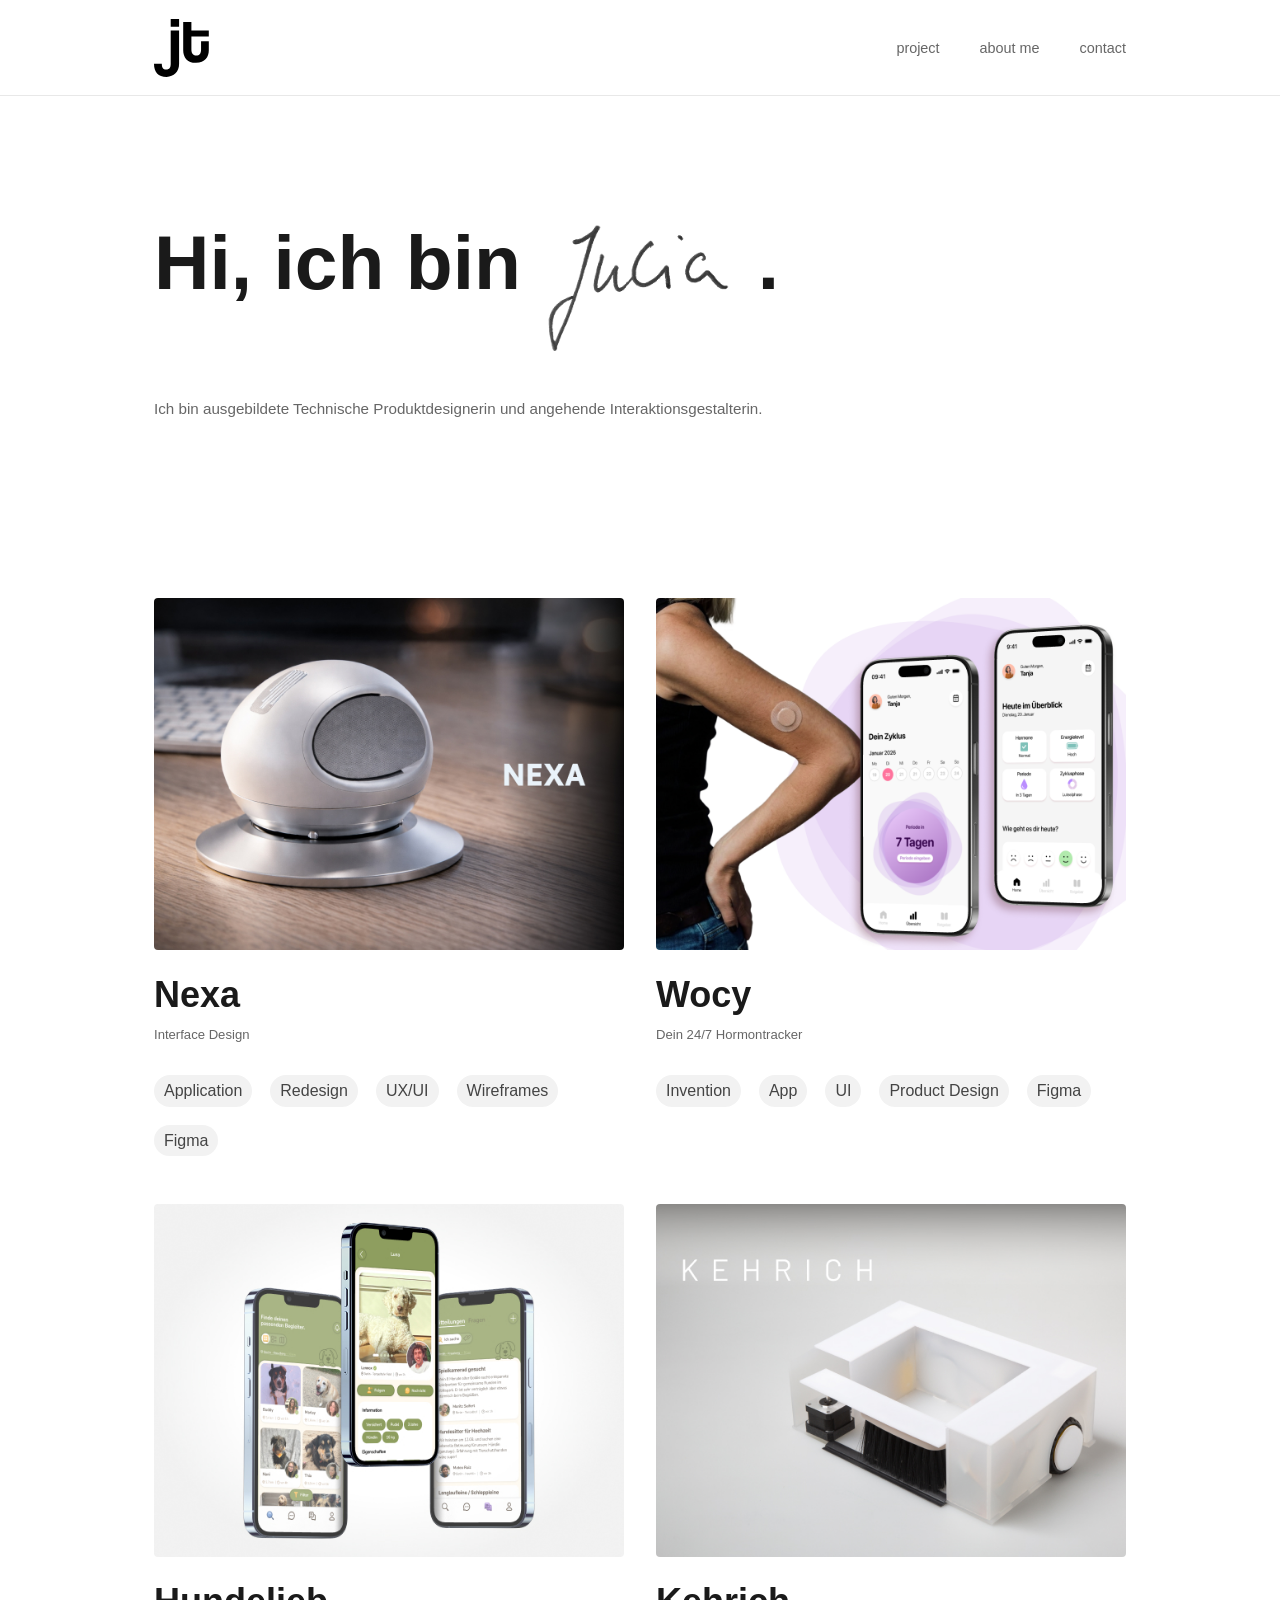
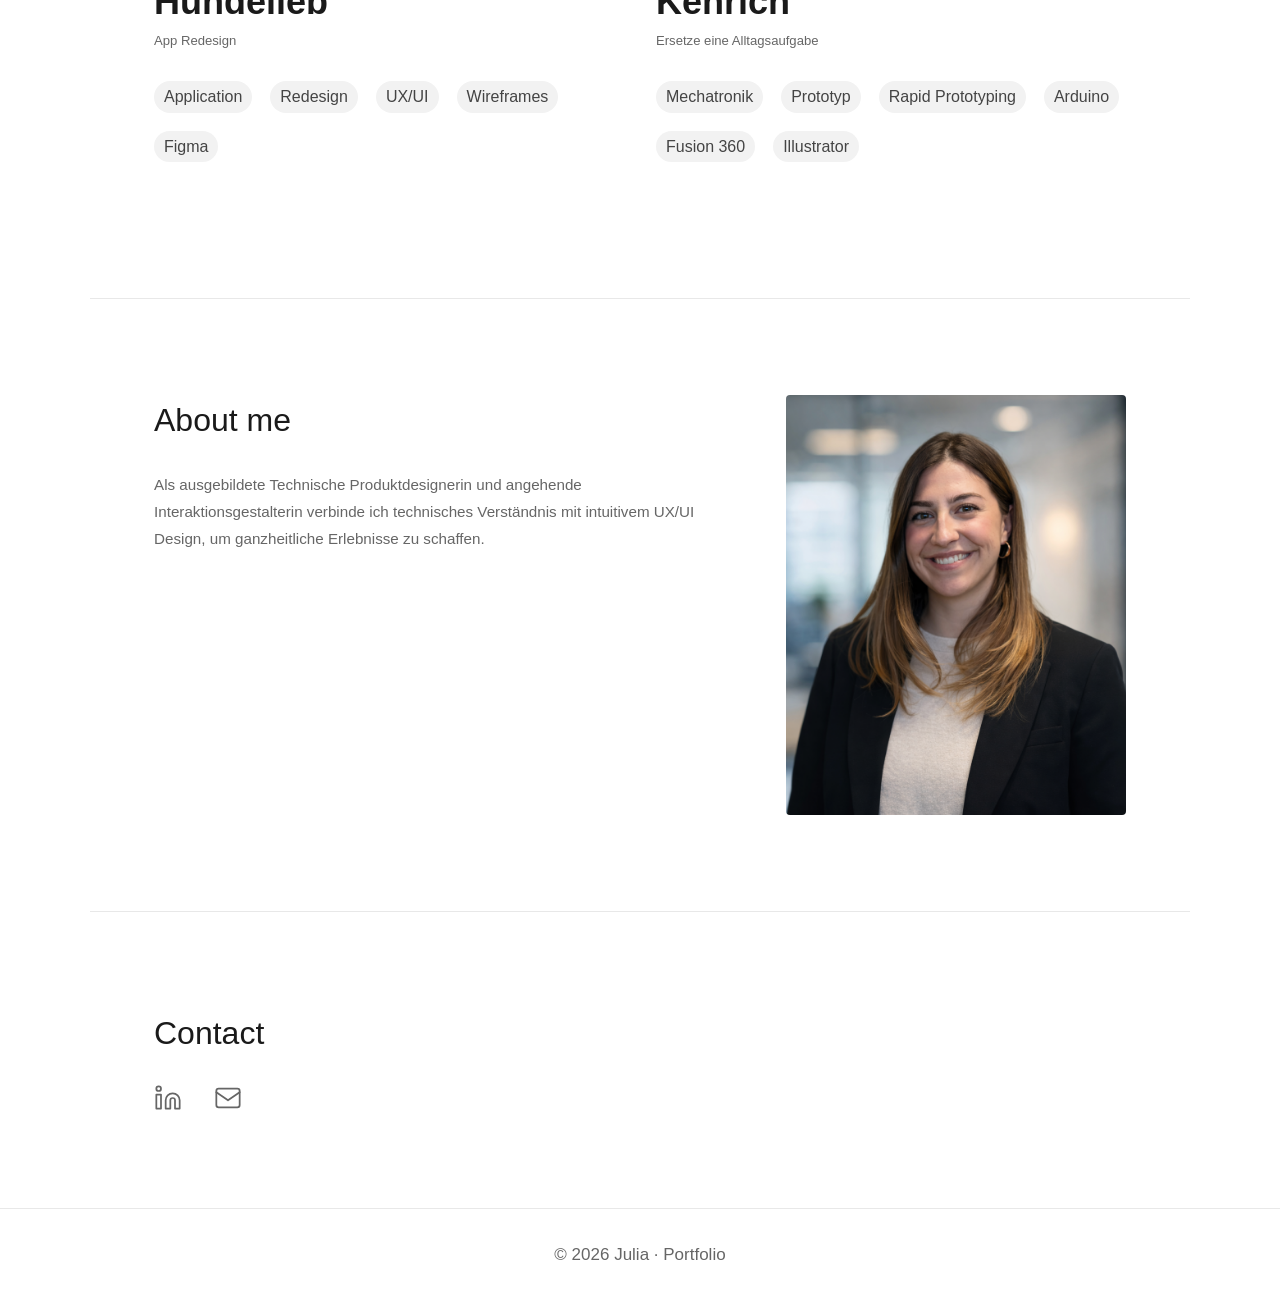
==== Mein_Portfolio/index.html @ 6487fcae "Add files via upload" ====
<!DOCTYPE html>
<html lang="de">
<head>
  <meta charset="UTF-8" />
  <meta name="viewport" content="width=device-width, initial-scale=1.0" />
  <title>Julia – Portfolio</title>
  <link rel="stylesheet" href="style.css" />
  <link rel="preconnect" href="https://fonts.googleapis.com" />
  <link rel="preconnect" href="https://fonts.gstatic.com" crossorigin />
  <link href="https://fonts.googleapis.com/css2?family=Dancing+Script:wght@600&display=swap" rel="stylesheet" />
  <!-- Scroll-Animationen -->
  <link href="https://unpkg.com/aos@2.3.1/dist/aos.css" rel="stylesheet" />
</head>
<body>

  <!-- ───────────── NAVIGATION ───────────── -->
  <nav class="nav">
    <div class="nav-inner">
      <a href="#" class="logo">
        <img src="images/jt_Logo.svg" alt="jt Logo" height="85" />
      </a>
      <ul class="nav-links">
        <li><a href="#projects">project</a></li>
        <li><a href="#about">about me</a></li>
        <li><a href="#contact">contact</a></li>
      </ul>
      <!-- Hamburger für Mobile -->
      <button class="hamburger" id="hamburger" aria-label="Menü öffnen">
        <span></span><span></span><span></span>
      </button>
    </div>
  </nav>

  <!-- ───────────── HERO ───────────── -->
  <section class="hero">
    <div class="hero-content" data-aos="fade-up" data-aos-duration="800">

      <!-- Zeile: Heading + Foto nebeneinander -->
      <div class="hero-top">
        <h1>Hi, ich bin <img src="images/Unterschrift_julia.png" alt="Julia" class="handwriting-img" /> .</h1>
        <div class="hero-photo" data-aos="fade-left" data-aos-duration="800" data-aos-delay="150">
        </div>
      </div>

      <!-- Beschreibungstext darunter -->
      <p class="hero-desc">Ich bin ausgebildete Technische Produktdesignerin und angehende Interaktionsgestalterin.</p>

    </div>
  </section>

  <!-- ───────────── PROJEKTE ───────────── -->
  <section class="projects" id="projects">
    <div class="projects-grid">

      <!-- Projekt 1: Nexa -->
      <a href="nexa.html" class="project-card" data-aos="fade-up" data-aos-duration="600">
        <div class="project-image">
          <!-- Ersetze mit deinem Projektbild -->
          <img src="images/Thumbnail Nexa.jpg" alt="Nexa" />
        </div>
        <div class="project-info">
          <h2>Nexa</h2>
          <p class="project-sub">Interface Design</p>
          <div class="tags">
            <span class="tag">Application</span>
            <span class="tag">Redesign</span>
            <span class="tag">UX/UI</span>
            <span class="tag">Wireframes</span>
            <span class="tag">Figma</span>
          </div>
        </div>
      </a>

      <!-- Projekt 2: Wocy -->
      <a href="wocy.html" class="project-card" data-aos="fade-up" data-aos-duration="600" data-aos-delay="100">
        <div class="project-image">
          <img src="images/Thumbnail Wocy.png" alt="Wocy" />
        </div>
        <div class="project-info">
          <h2>Wocy</h2>
          <p class="project-sub">Dein 24/7 Hormontracker</p>
          <div class="tags">
            <span class="tag">Invention</span>
            <span class="tag">App</span>
            <span class="tag">UI</span>
            <span class="tag">Product Design</span>
            <span class="tag">Figma</span>
          </div>
        </div>
      </a>

      <!-- Projekt 3: Hundelieb -->
      <a href="hundelieb.html" class="project-card" data-aos="fade-up" data-aos-duration="600" data-aos-delay="150">
        <div class="project-image">
          <img src="images/Thumbnail Hundelieb.jpg" alt="Hundelieb" />
        </div>
        <div class="project-info">
          <h2>Hundelieb</h2>
          <p class="project-sub">App Redesign</p>
          <div class="tags">
            <span class="tag">Application</span>
            <span class="tag">Redesign</span>
            <span class="tag">UX/UI</span>
            <span class="tag">Wireframes</span>
            <span class="tag">Figma</span>
          </div>
        </div>
      </a>

      <!-- Projekt 4: Kehrich -->
      <a href="kehrich.html" class="project-card" data-aos="fade-up" data-aos-duration="600" data-aos-delay="200">
        <div class="project-image">
          <img src="images/Thumbnail Kehrich.jpg" alt="Kehrich" />
        </div>
        <div class="project-info">
          <h2>Kehrich</h2>
          <p class="project-sub">Ersetze eine Alltagsaufgabe</p>
          <div class="tags">
            <span class="tag">Mechatronik</span>
            <span class="tag">Prototyp</span>
            <span class="tag">Rapid Prototyping</span>
            <span class="tag">Arduino</span>
            <span class="tag">Fusion 360</span>
            <span class="tag">Illustrator</span>
          </div>
        </div>
      </a>

    </div>
  </section>

  <!-- ───────────── ABOUT ───────────── -->
  <section class="about" id="about">
    <div class="about-inner">
      <div class="about-text" data-aos="fade-up">
        <h2>About me</h2>
        <p>
          Als ausgebildete Technische Produktdesignerin und angehende Interaktionsgestalterin verbinde ich technisches Verständnis mit intuitivem UX/UI Design, um ganzheitliche Erlebnisse zu schaffen.
        </p>
      </div>
      <div class="about-photo" data-aos="fade-left" data-aos-delay="150">
        <img src="images/julia.png" alt="Julia" />
      </div>
    </div>
  </section>

  <!-- ───────────── CONTACT ───────────── -->
  <section class="contact" id="contact">
    <h2 data-aos="fade-up">Contact</h2>
    <div class="contact-icons" data-aos="fade-up" data-aos-delay="100">

      <a href="https://www.linkedin.com/in/julia-tischler-3a8581356/" target="_blank" rel="noopener" class="contact-icon" aria-label="LinkedIn">
        <svg width="28" height="28" viewBox="0 0 24 24" fill="none" xmlns="http://www.w3.org/2000/svg">
          <path d="M16 8a6 6 0 0 1 6 6v7h-4v-7a2 2 0 0 0-2-2 2 2 0 0 0-2 2v7h-4v-7a6 6 0 0 1 6-6z" stroke="currentColor" stroke-width="1.5" stroke-linecap="round" stroke-linejoin="round"/>
          <rect x="2" y="9" width="4" height="12" stroke="currentColor" stroke-width="1.5" stroke-linecap="round" stroke-linejoin="round"/>
          <circle cx="4" cy="4" r="2" stroke="currentColor" stroke-width="1.5"/>
        </svg>
        <!-- <span>LinkedIn</span> -->
      </a>

      <button class="contact-icon" id="copy-mail" aria-label="E-Mail kopieren">
        <svg width="28" height="28" viewBox="0 0 24 24" fill="none" xmlns="http://www.w3.org/2000/svg">
          <rect x="2" y="4" width="20" height="16" rx="2" stroke="currentColor" stroke-width="1.5" stroke-linecap="round" stroke-linejoin="round"/>
          <path d="M2 7l10 7 10-7" stroke="currentColor" stroke-width="1.5" stroke-linecap="round" stroke-linejoin="round"/>
        </svg>
        <!-- <span id="copy-label">juliatischler02@gmx.de</span> -->
      </button>

    </div>
  </section>

  <!-- ───────────── FOOTER ───────────── -->
  <footer class="footer">
    <p>&copy; 2026 Julia · Portfolio</p>
  </footer>

  <!-- AOS Scroll-Animationen -->
  <script src="https://unpkg.com/aos@2.3.1/dist/aos.js"></script>
  <script>
    AOS.init({ once: true });

    // E-Mail kopieren
    document.getElementById('copy-mail').addEventListener('click', () => {
      navigator.clipboard.writeText('juliatischler02@gmx.de').then(() => {
        const label = document.getElementById('copy-label');
        label.textContent = 'Kopiert!';
        setTimeout(() => label.textContent = 'juliatischler02@gmx.de', 2000);
      });
    });

    // Hamburger Menü
    const hamburger = document.getElementById('hamburger');
    const navLinks = document.querySelector('.nav-links');
    hamburger.addEventListener('click', () => {
      navLinks.classList.toggle('open');
      hamburger.classList.toggle('active');
    });
  </script>

</body>
</html>
---- Mein_Portfolio/style.css ----
/* ─────────────────────────────────────────
   FONTS
───────────────────────────────────────── */
@font-face {
  font-family: 'Coolvetica';
  src: url('fonts/coolvetica.woff2') format('woff2');
  font-weight: normal;
  font-style: normal;
}

/* ─────────────────────────────────────────
   RESET & GRUNDLAGEN
───────────────────────────────────────── */
*, *::before, *::after {
  box-sizing: border-box;
  margin: 0;
  padding: 0;
}

:root {
  --color-bg: #ffffff;
  --color-text: #1a1a1a;
  --color-text-muted: #666666;
  --color-border: #e8e8e8;
  --color-tag-bg: #f2f2f2;
  --color-tag-text: #444444;
  --font-main: 'Helvetica Neue', Helvetica, Arial, sans-serif;
  --font-heading: 'Coolvetica', sans-serif;
  --font-handwriting: 'Dancing Script', cursive;
  --max-width: 1100px;
  --nav-height: 96px;
}

h1, h2, h3, h4, h5, h6 {
  font-family: var(--font-heading);
}

h1 { font-size: 64px; }
h2 { font-size: 36px; }
h3 { font-size: 30px; }

p {
  font-size: 17px;
  font-family: var(--font-main);
}

html {
  scroll-behavior: smooth;
}

body {
  font-family: var(--font-main);
  background: var(--color-bg);
  color: var(--color-text);
  line-height: 1.6;
  font-size: 16px;
}

img {
  display: block;
  width: 100%;
  height: 100%;
  object-fit: cover;
}

a {
  color: inherit;
  text-decoration: none;
}

/* ─────────────────────────────────────────
   NAVIGATION
───────────────────────────────────────── */
.nav {
  position: fixed;
  top: 0;
  left: 0;
  right: 0;
  z-index: 100;
  height: var(--nav-height);
  background: rgba(255, 255, 255, 0.92);
  backdrop-filter: blur(8px);
  border-bottom: 1px solid var(--color-border);
}

.nav-inner {
  max-width: var(--max-width);
  margin: 0 auto;
  height: 100%;
  display: flex;
  align-items: center;
  justify-content: space-between;
  padding: 1rem 5%;
}

.logo {
  font-weight: 500;
  font-size: 1.2rem;
  letter-spacing: 0.05em;
  color: var(--color-text);
}

.nav-links {
  display: flex;
  gap: 2.5rem;
  list-style: none;
}

.nav-links a {
  font-size: 0.9rem;
  color: var(--color-text-muted);
  transition: color 0.2s;
}

.nav-links a:hover {
  color: var(--color-text);
}

/* Hamburger (Mobile) */
.hamburger {
  display: none;
  flex-direction: column;
  gap: 5px;
  background: none;
  border: none;
  cursor: pointer;
  padding: 4px;
}

.hamburger span {
  display: block;
  width: 22px;
  height: 1.5px;
  background: var(--color-text);
  transition: all 0.3s;
}

.hamburger.active span:nth-child(1) { transform: translateY(6.5px) rotate(45deg); }
.hamburger.active span:nth-child(2) { opacity: 0; }
.hamburger.active span:nth-child(3) { transform: translateY(-6.5px) rotate(-45deg); }

/* ─────────────────────────────────────────
   HERO SECTION
───────────────────────────────────────── */
.hero {
  max-width: var(--max-width);
  margin: 0 auto;
  padding: calc(var(--nav-height) + 8rem) 5% 7rem;
}

.hero-top {
  display: flex;
  align-items: center;
  justify-content: space-between;
  gap: 2rem;
  margin-bottom: 2.5rem;
}

.hero-top h1 {
  font-size: clamp(3rem, 6vw, 5.5rem);
  font-weight: 900;
  line-height: 1;
  color: var(--color-text);
  white-space: nowrap;
}

.handwriting-img {
  display: inline-block;
  height: 1.7em;
  width: auto;
  vertical-align: top;
  margin: 0 4px;
  filter: saturate(0);
}



.hero-desc {
  font-size: 0.95rem;
  color: var(--color-text-muted);
  line-height: 1.8;
  max-width: 620px;
}

/* ─────────────────────────────────────────
   PROJEKTE
───────────────────────────────────────── */
.projects {
  max-width: var(--max-width);
  margin: 0 auto;
  padding: 4rem 5% 8rem;
}

.projects-grid {
  display: grid;
  grid-template-columns: 1fr 1fr;
  gap: 2.5rem 2rem;
}

.project-card {
  cursor: pointer;
}

.project-image {
  position: relative;
  aspect-ratio: 4 / 3;
  overflow: hidden;
  border-radius: 4px;
  background: var(--color-border);
}

.project-image img {
  width: 100%;
  height: 100%;
  object-fit: cover;
  display: block;
  transition: transform 0.5s ease;
}

.project-card:hover .project-image img {
  transform: scale(1.04);
}

.project-overlay {
  position: absolute;
  bottom: 1rem;
  right: 1rem;
  font-size: 0.75rem;
  font-weight: 500;
  letter-spacing: 0.12em;
  color: #ffffff;
  background: rgba(0, 0, 0, 0.35);
  padding: 4px 10px;
  border-radius: 2px;
}

.project-info {
  padding: 1rem 0 0.5rem;
}

.project-info h3 {
  font-size: 1rem;
  font-weight: 500;
  margin-bottom: 2px;
}

.project-sub {
  font-size: 0.82rem;
  color: var(--color-text-muted);
  margin-bottom: 0.6rem;
}

.tags {
  display: flex;
  flex-wrap: wrap;
  gap: 18px;
  margin-top: 30px;
}

.tag {
  font-size: 16px;
  background: var(--color-tag-bg);
  color: var(--color-tag-text);
  padding: 3px 10px;
  border-radius: 20px;
}

/* ─────────────────────────────────────────
   ABOUT
───────────────────────────────────────── */
.about {
  max-width: var(--max-width);
  margin: 0 auto;
  padding: 6rem 5%;
  border-top: 1px solid var(--color-border);
}

.about-inner {
  display: flex;
  align-items: flex-start;
  gap: 4rem;
}

.about-text {
  flex: 1;
}

.about-photo {
  flex: 0 0 340px;
}

.about-photo img {
  width: 100%;
  height: 420px;
  object-fit: cover;
  border-radius: 4px;
}

.about h2 {
  font-size: 2rem;
  font-weight: 300;
  margin-bottom: 1.5rem;
}

.about p {
  font-size: 0.95rem;
  color: var(--color-text-muted);
  max-width: 600px;
  line-height: 1.8;
}

/* ─────────────────────────────────────────
   CONTACT
───────────────────────────────────────── */
.contact {
  max-width: var(--max-width);
  margin: 0 auto;
  padding: 6rem 5%;
  border-top: 1px solid var(--color-border);
}

.contact h2 {
  font-size: 2rem;
  font-weight: 300;
  margin-bottom: 1.5rem;
}

.contact-icons {
  display: flex;
  gap: 2rem;
}

.contact-icon {
  display: flex;
  align-items: center;
  gap: 0.6rem;
  font-size: 0.95rem;
  color: var(--color-text-muted);
  background: none;
  border: none;
  cursor: pointer;
  font-family: var(--font-main);
  padding: 0;
  transition: color 0.2s;
}

.contact-icon:hover {
  color: var(--color-text);
}

/* ─────────────────────────────────────────
   FOOTER
───────────────────────────────────────── */
.footer {
  border-top: 1px solid var(--color-border);
  padding: 2rem 5%;
  text-align: center;
  font-size: 0.8rem;
  color: var(--color-text-muted);
}

/* ─────────────────────────────────────────
   RESPONSIVE – MOBILE
───────────────────────────────────────── */
@media (max-width: 768px) {
  .nav-links {
    display: none;
    position: fixed;
    top: var(--nav-height);
    left: 0;
    right: 0;
    background: white;
    flex-direction: column;
    align-items: center;
    gap: 0;
    border-bottom: 1px solid var(--color-border);
    padding: 1rem 0;
  }

  .nav-links.open {
    display: flex;
  }

  .nav-links li {
    width: 100%;
    text-align: center;
    padding: 0.75rem 0;
    border-bottom: 1px solid var(--color-border);
  }

  .hamburger {
    display: flex;
  }

  .hero {
    padding-top: calc(var(--nav-height) + 3rem);
  }

  .hero-top {
    flex-direction: column-reverse;
    align-items: flex-start;
    gap: 1.5rem;
  }

  .hero-top h1 {
    white-space: normal;
    font-size: clamp(2.5rem, 10vw, 3.5rem);
  }

  .hero-photo {
    width: 160px;
    height: 160px;
    align-self: flex-end;
  }

  .projects-grid {
    grid-template-columns: 1fr;
  }
}
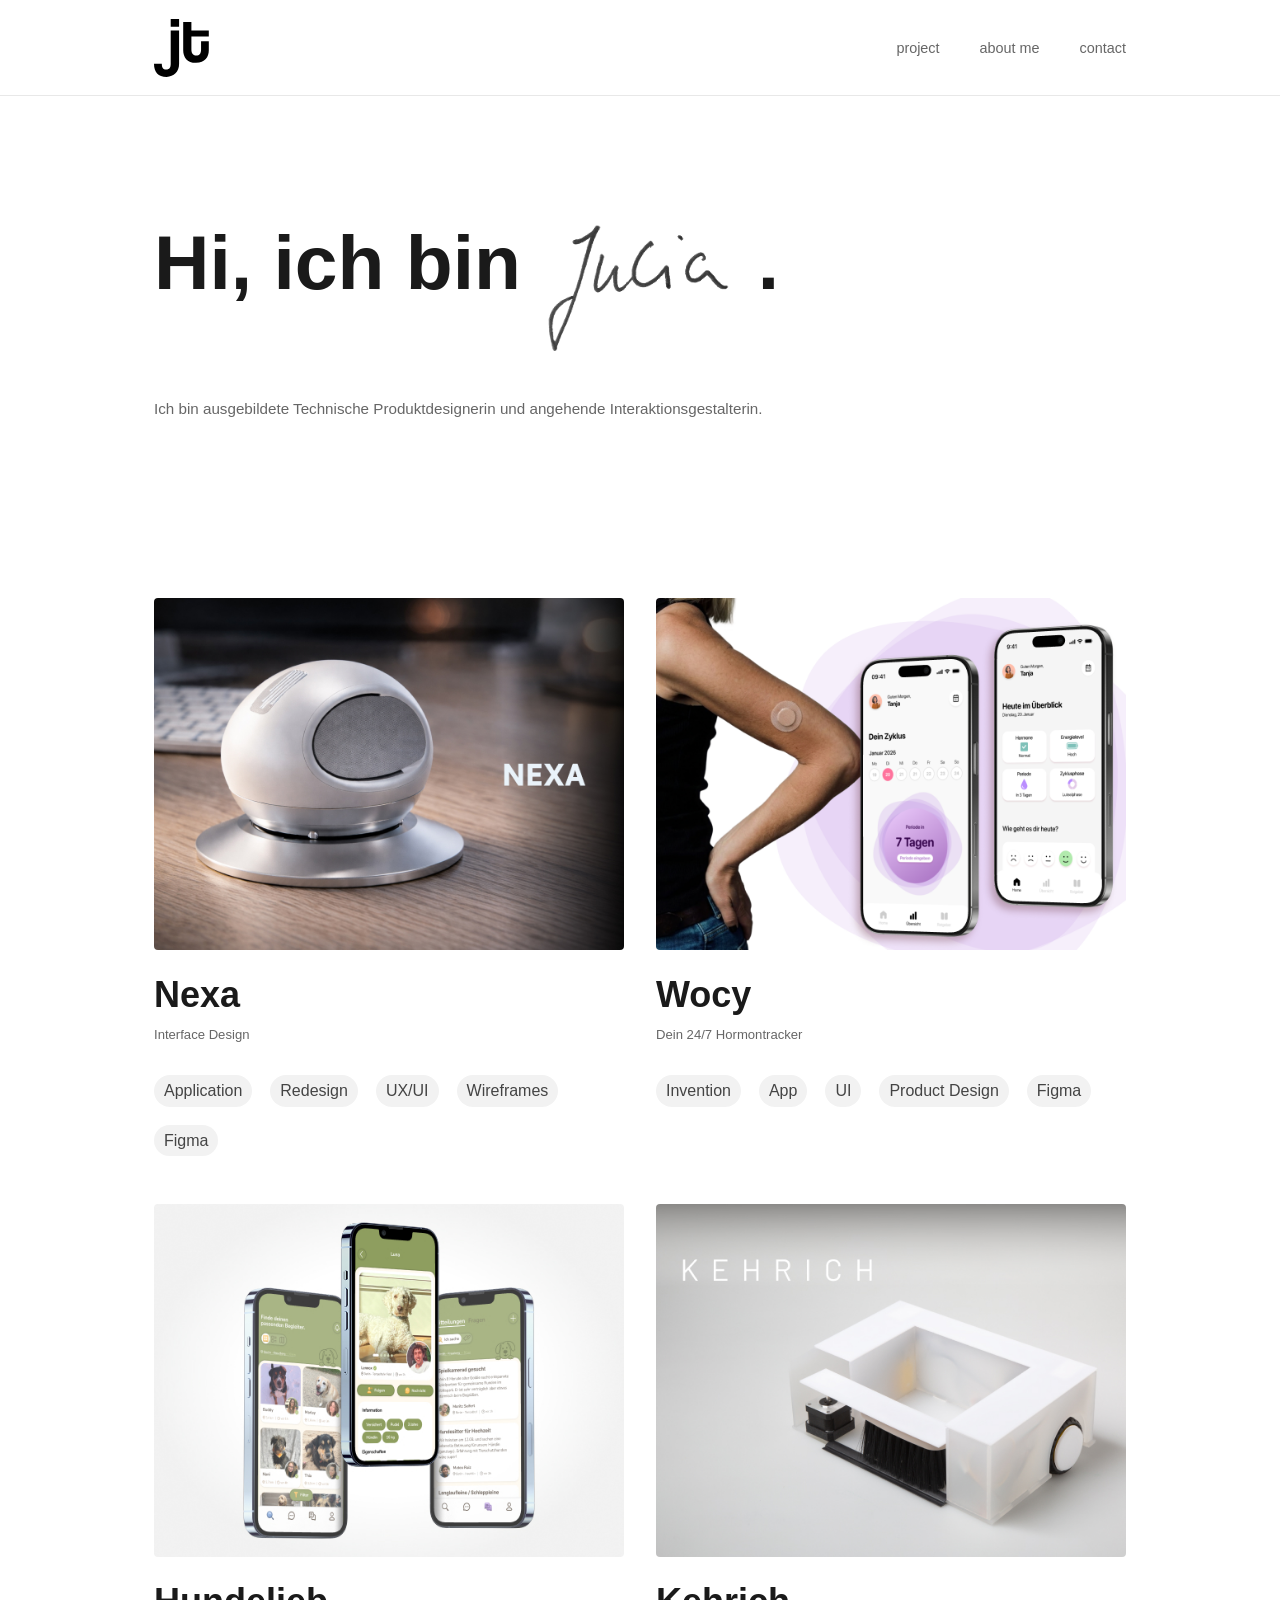
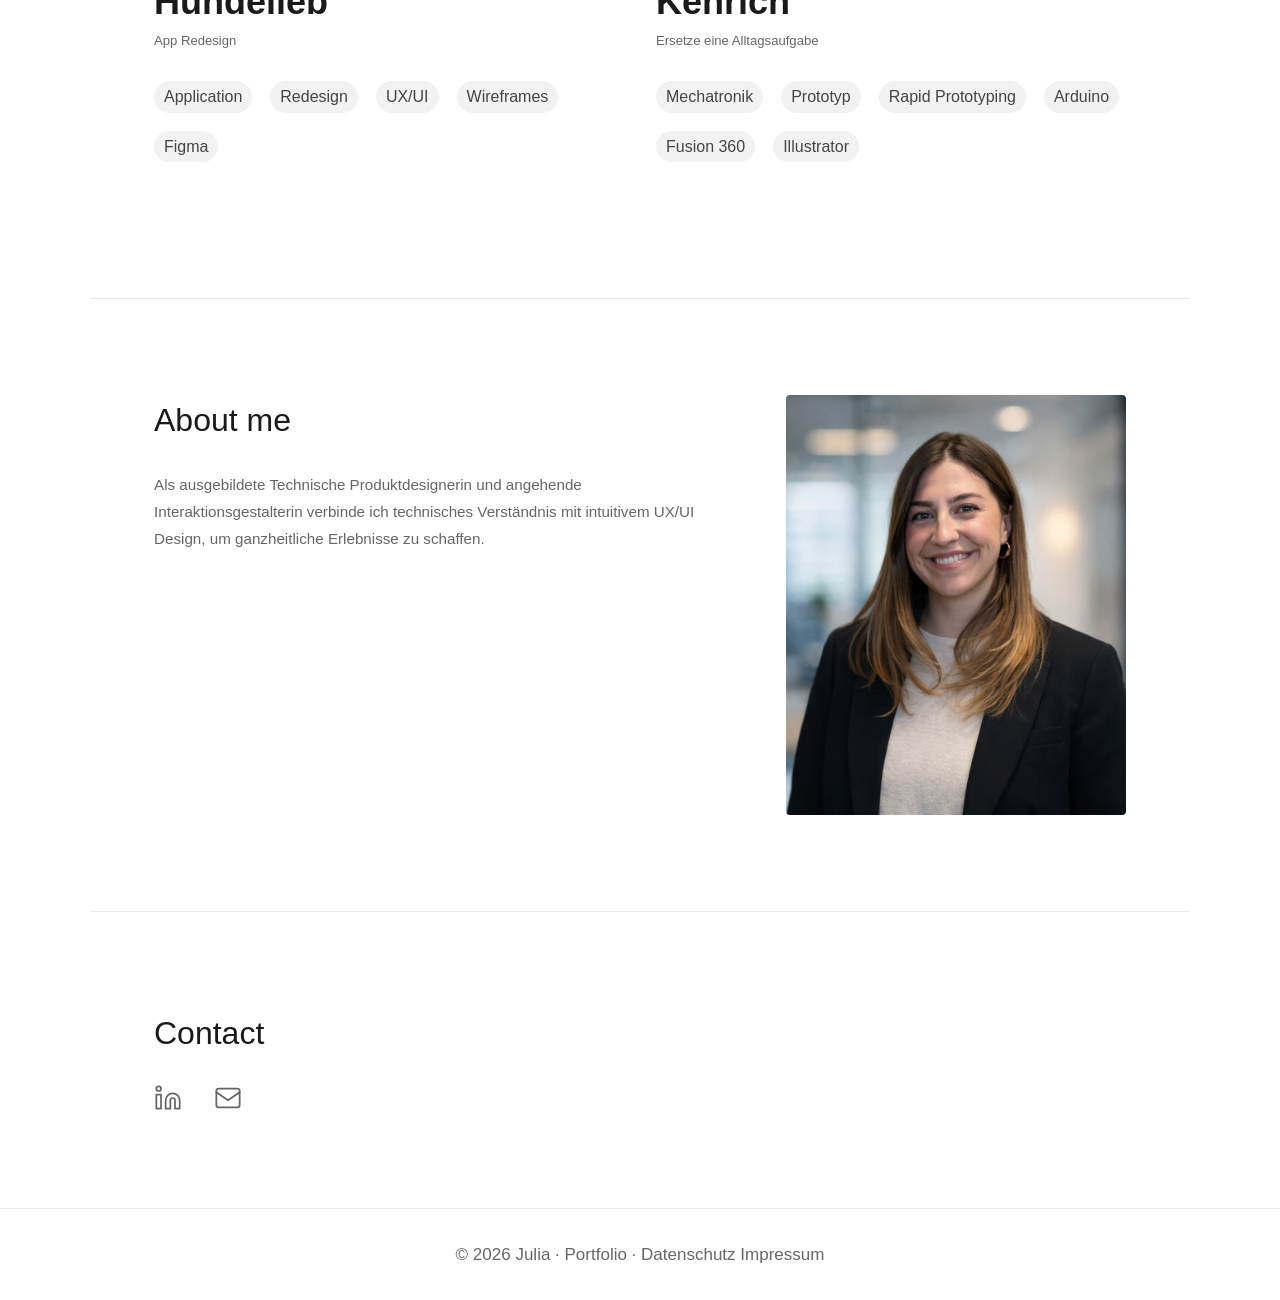
==== commit 9b879ad3: "Update email copy functionality and footer content" ====
--- a/Mein_Portfolio/index.html
+++ b/Mein_Portfolio/index.html
@@ -163,15 +163,15 @@
           <rect x="2" y="4" width="20" height="16" rx="2" stroke="currentColor" stroke-width="1.5" stroke-linecap="round" stroke-linejoin="round"/>
           <path d="M2 7l10 7 10-7" stroke="currentColor" stroke-width="1.5" stroke-linecap="round" stroke-linejoin="round"/>
         </svg>
-        <!-- <span id="copy-label">juliatischler02@gmx.de</span> -->
       </button>
+      <span id="copy-label" style="font-size:0.85rem; color:var(--color-text-muted); opacity:0; transition:opacity 0.2s;">E-Mail kopiert!</span>
 
     </div>
   </section>
 
   <!-- ───────────── FOOTER ───────────── -->
   <footer class="footer">
-    <p>&copy; 2026 Julia · Portfolio</p>
+    <p>&copy; 2026 Julia · Portfolio · <a href="datenschutz.html" style="color: var(--color-text-muted);">Datenschutz Impressum</a></p>
   </footer>
 
   <!-- AOS Scroll-Animationen -->
@@ -181,11 +181,23 @@
 
     // E-Mail kopieren
     document.getElementById('copy-mail').addEventListener('click', () => {
-      navigator.clipboard.writeText('juliatischler02@gmx.de').then(() => {
-        const label = document.getElementById('copy-label');
-        label.textContent = 'Kopiert!';
-        setTimeout(() => label.textContent = 'juliatischler02@gmx.de', 2000);
-      });
+      const email = 'juliatischler02@gmx.de';
+      const label = document.getElementById('copy-label');
+      const show = () => {
+        label.style.opacity = '1';
+        setTimeout(() => { label.style.opacity = '0'; }, 2000);
+      };
+      if (navigator.clipboard) {
+        navigator.clipboard.writeText(email).then(show);
+      } else {
+        const el = document.createElement('textarea');
+        el.value = email;
+        document.body.appendChild(el);
+        el.select();
+        document.execCommand('copy');
+        document.body.removeChild(el);
+        show();
+      }
     });
 
     // Hamburger Menü
@@ -198,4 +210,4 @@
   </script>
 
 </body>
-</html>+</html>
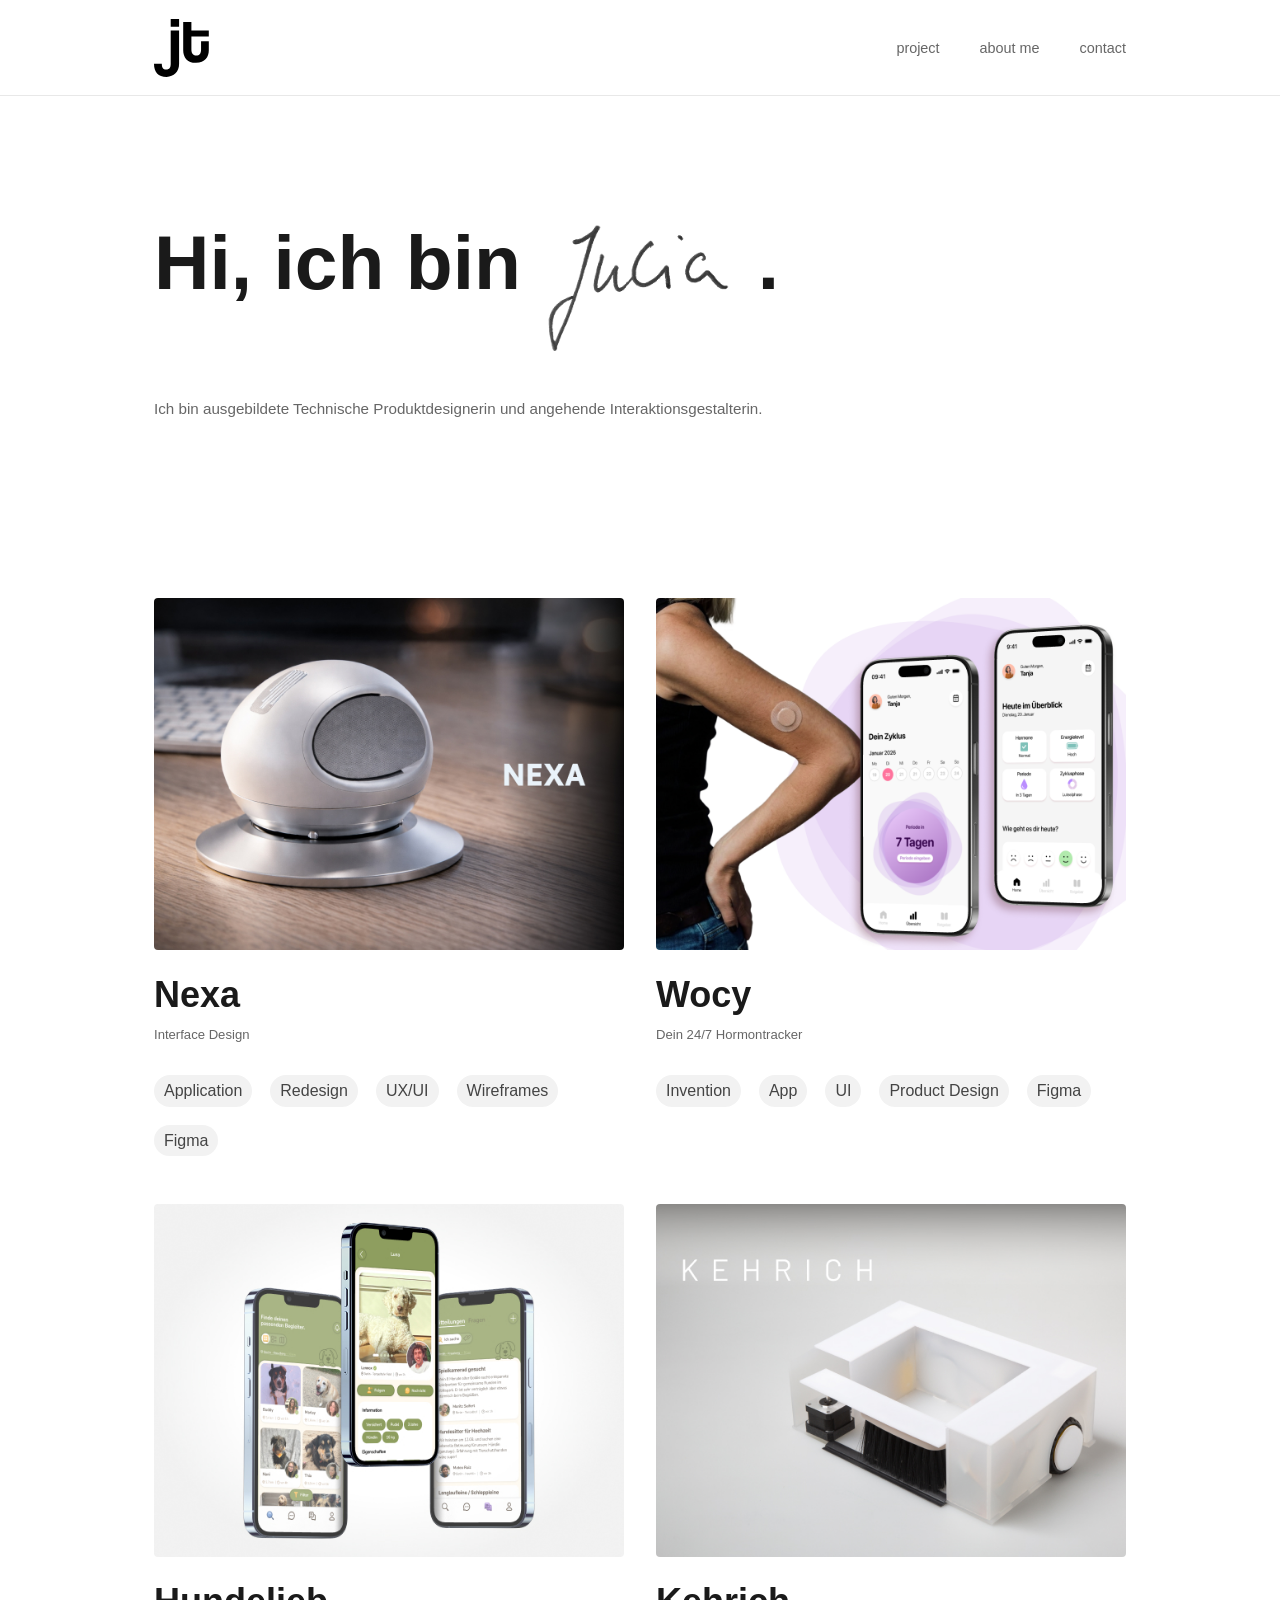
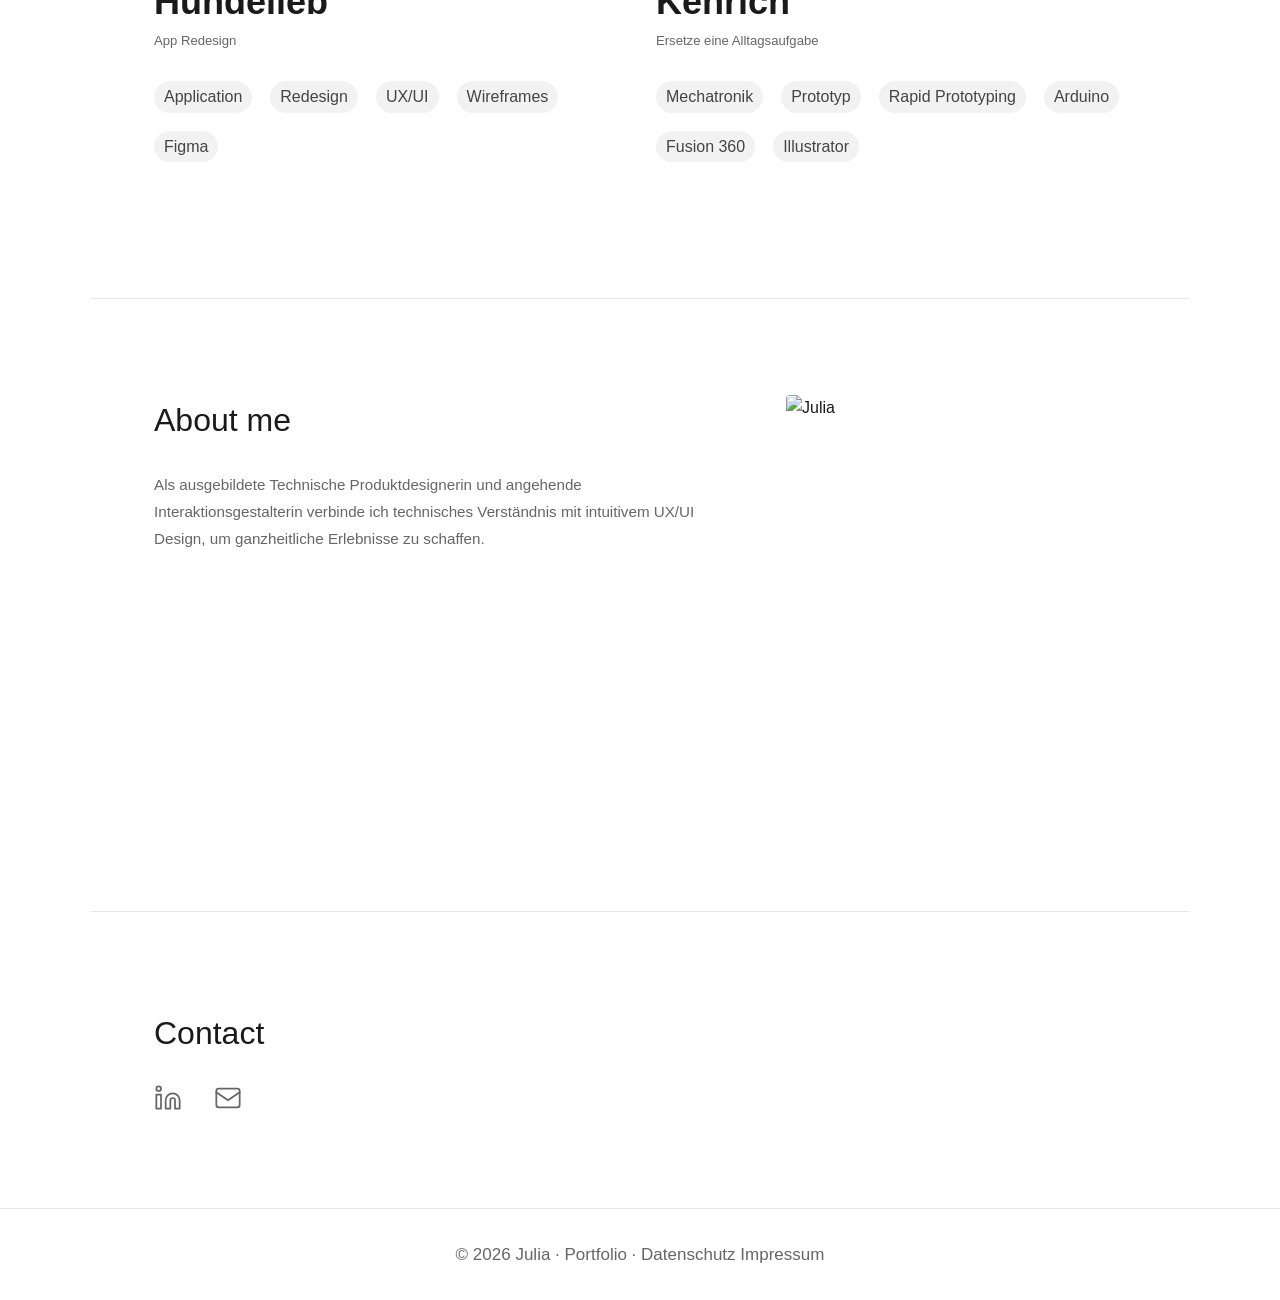
==== commit fba6ce32: "Update index.html" ====
--- a/Mein_Portfolio/index.html
+++ b/Mein_Portfolio/index.html
@@ -10,6 +10,7 @@
   <link href="https://fonts.googleapis.com/css2?family=Dancing+Script:wght@600&display=swap" rel="stylesheet" />
   <!-- Scroll-Animationen -->
   <link href="https://unpkg.com/aos@2.3.1/dist/aos.css" rel="stylesheet" />
+  <link rel="icon" type="image/svg+xml" href="images/jt_Logo.svg" />
 </head>
 <body>
 
@@ -139,7 +140,7 @@
         </p>
       </div>
       <div class="about-photo" data-aos="fade-left" data-aos-delay="150">
-        <img src="images/julia.png" alt="Julia" />
+        <img src="images/potrait.png" alt="Julia" />
       </div>
     </div>
   </section>
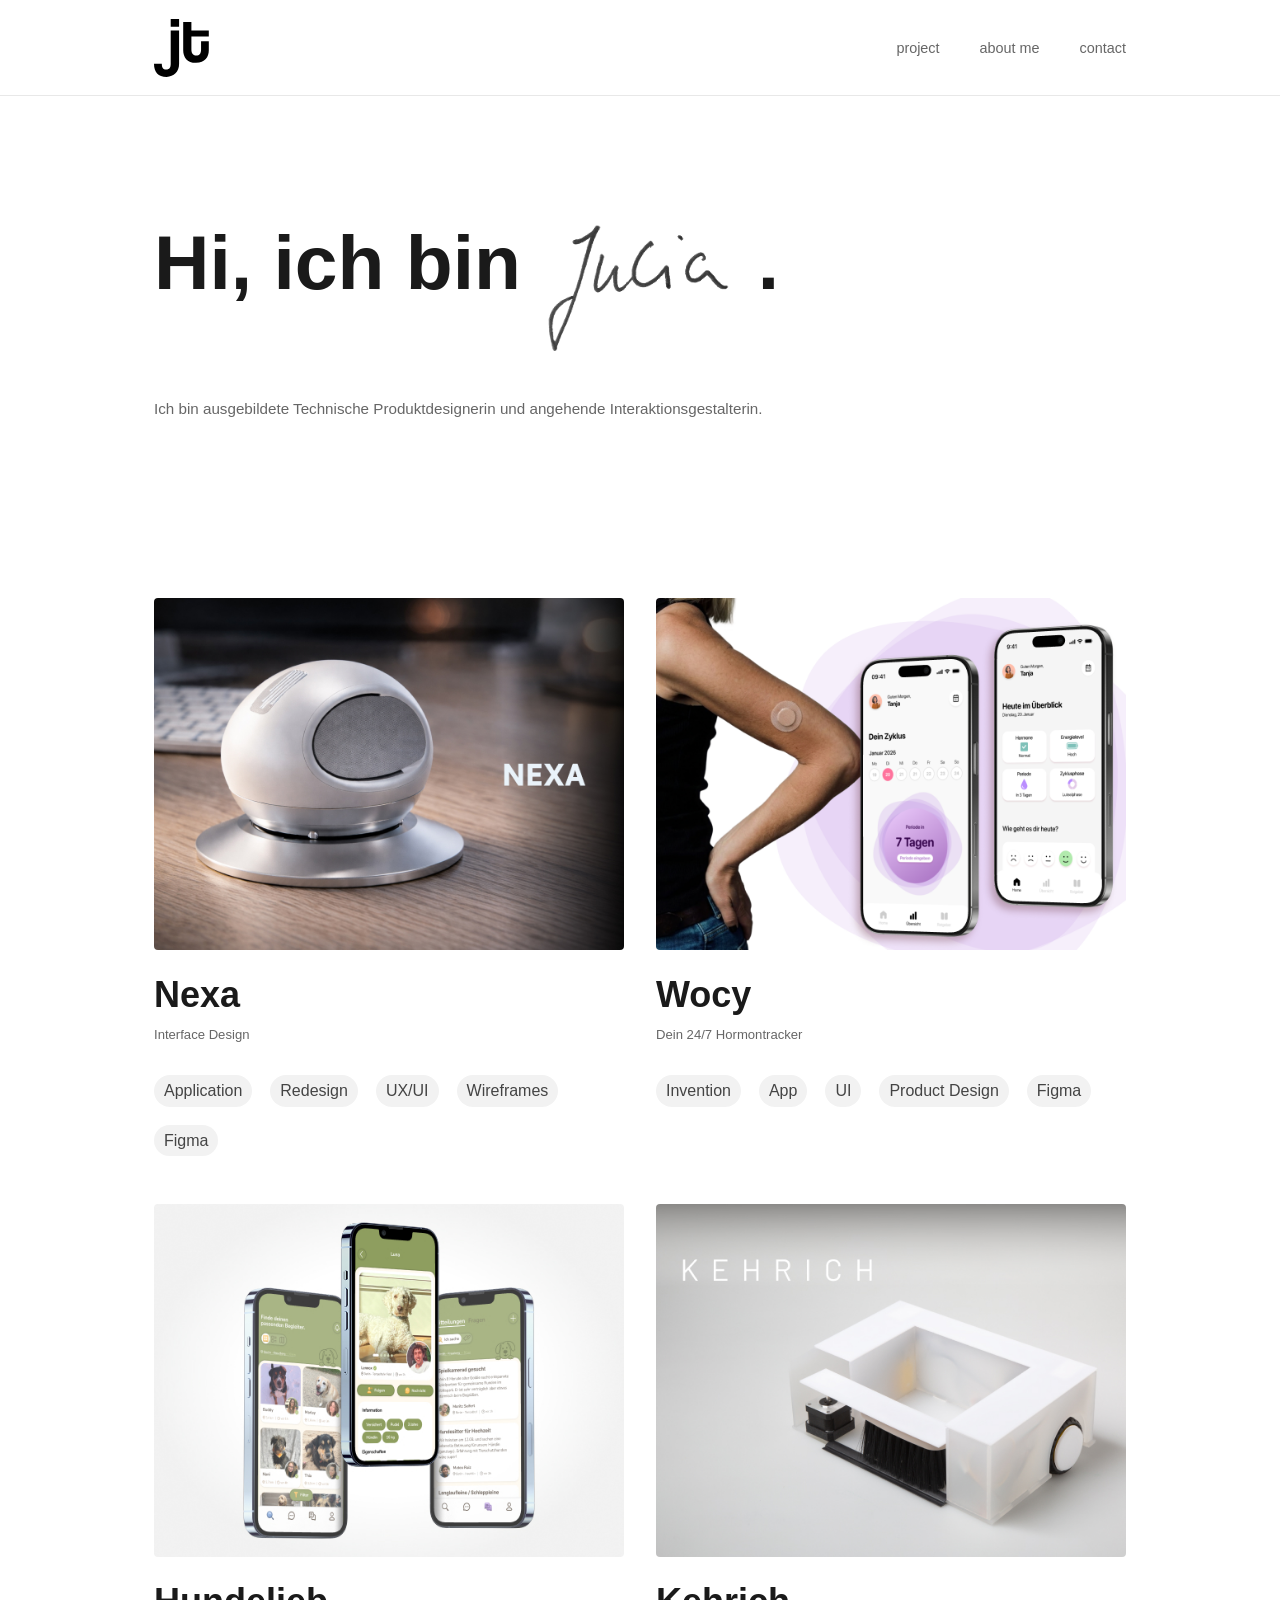
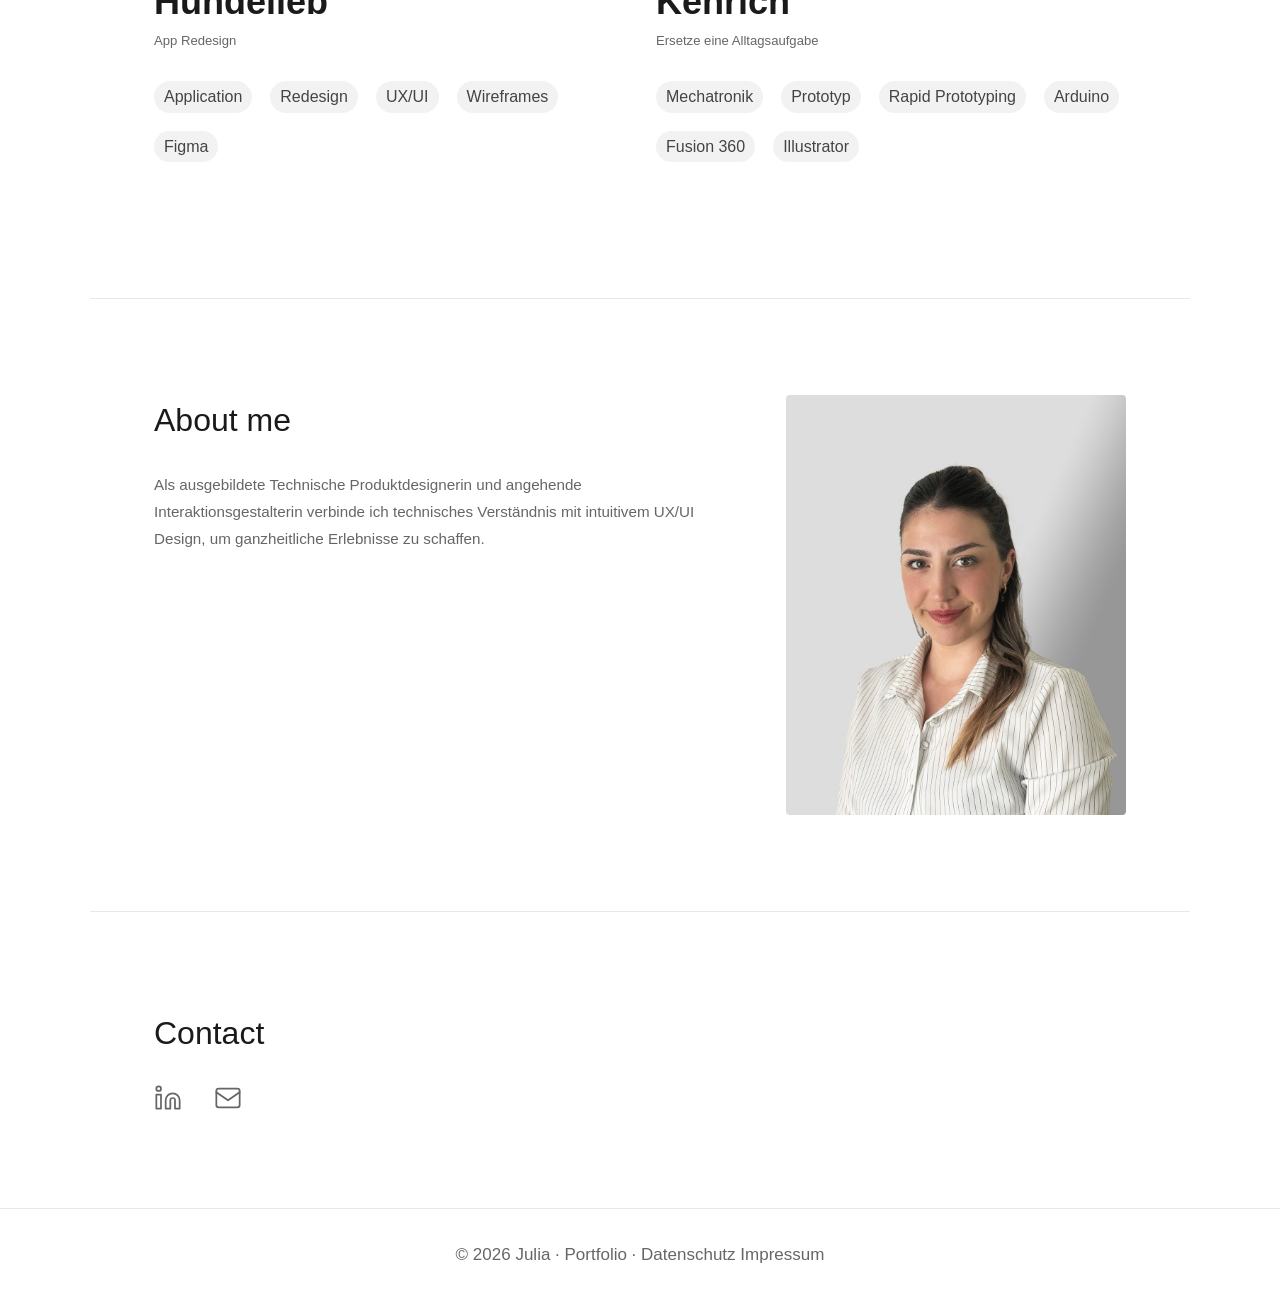
==== commit 3d298fb3: "Update profile image in index.html" ====
--- a/Mein_Portfolio/index.html
+++ b/Mein_Portfolio/index.html
@@ -140,7 +140,7 @@
         </p>
       </div>
       <div class="about-photo" data-aos="fade-left" data-aos-delay="150">
-        <img src="images/potrait.png" alt="Julia" />
+        <img src="images/Potrait_neu.jpeg" alt="Julia" />
       </div>
     </div>
   </section>
